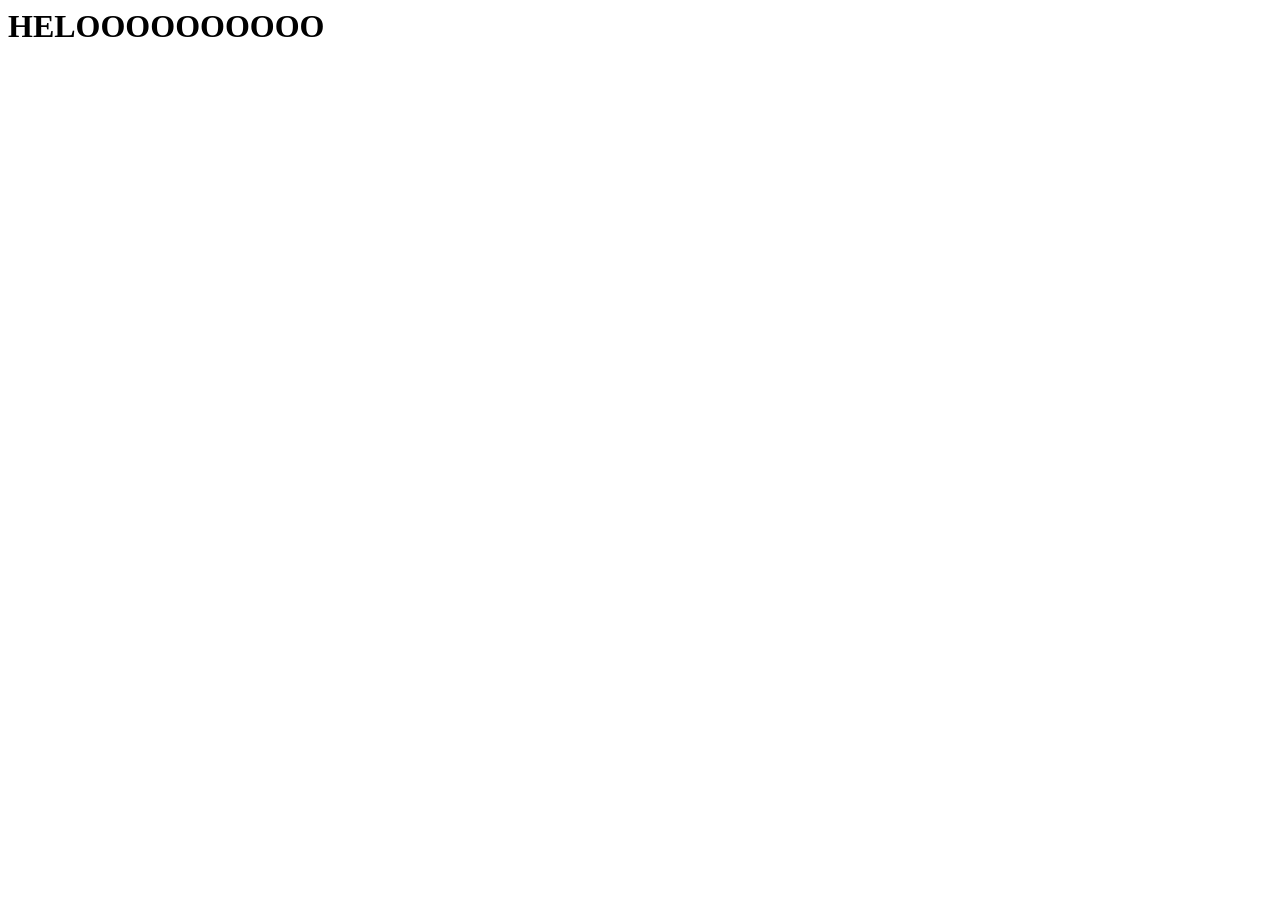
==== pages/planets.html @ e16ac690 "pages initialized" ====
<html lang="en">
<head>
    <meta charset="UTF-8">
    <meta name="viewport" content="width=device-width, initial-scale=1.0">
    <title>Document</title>
</head>
<body>
    <h1>HELOOOOOOOOOO</h1>
</body>
</html>
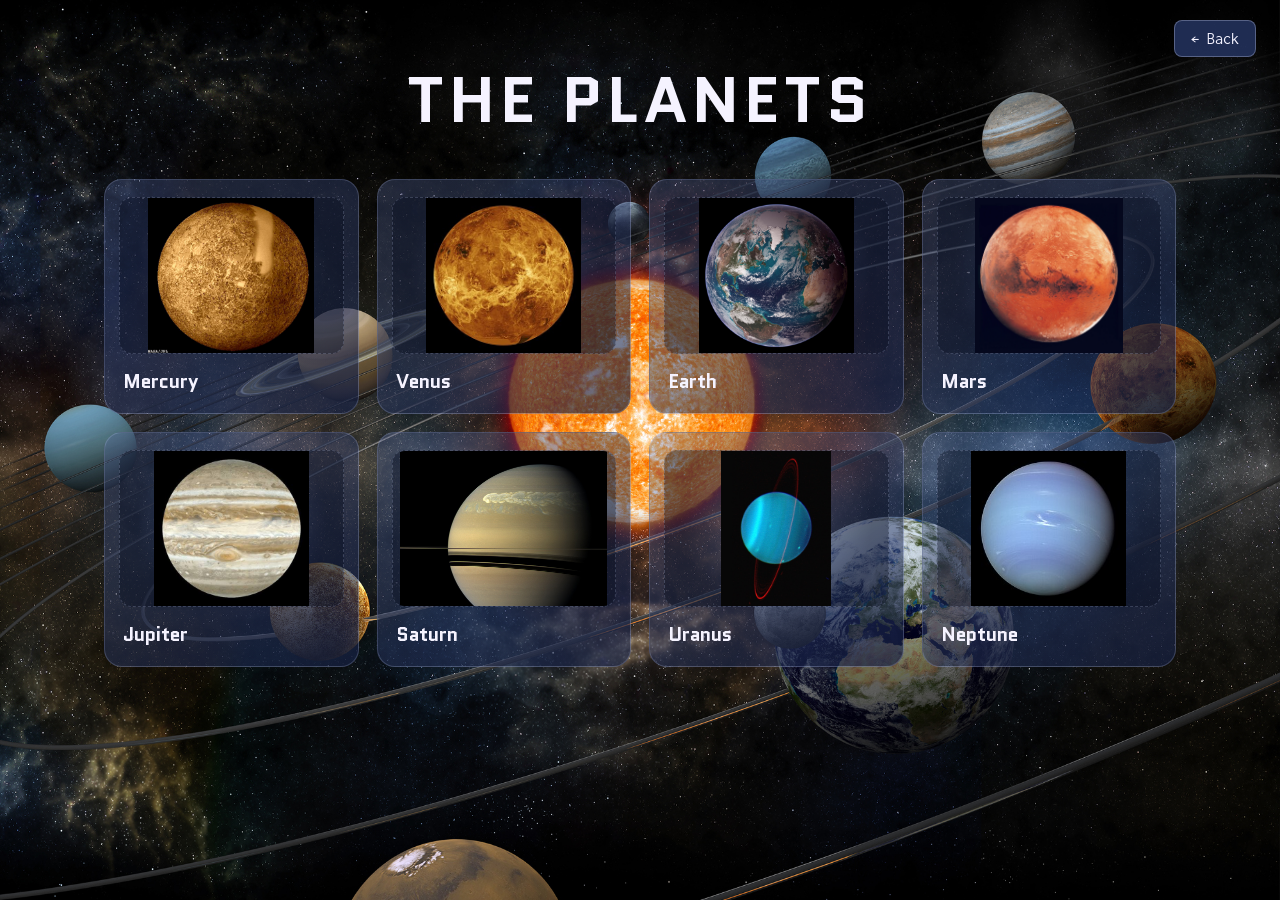
==== commit b5dfd9aa: "Pending changes exported from your codespace" ====
--- a/pages/planets.html
+++ b/pages/planets.html
@@ -1,10 +1,89 @@
+<!DOCTYPE html>
 <html lang="en">
 <head>
     <meta charset="UTF-8">
     <meta name="viewport" content="width=device-width, initial-scale=1.0">
-    <title>Document</title>
+    <link rel="stylesheet" href="../style.css">
+    <title>Planets | Lakbay Kalawakan</title>
 </head>
-<body>
-    <h1>HELOOOOOOOOOO</h1>
+<body class="planets-page">
+    <a class="back-button" href="index.html">← Back</a>
+
+    <main class="planets-main">
+        <header class="planets-heading">
+            <h1 class="title">THE PLANETS</h1>
+        </header>
+
+        <section class="planet-grid" aria-label="The eight planets">
+            <button class="planet-card" type="button" data-name="Mercury" data-description="Mercury is the smallest planet and the closest to the Sun. Its rocky surface is covered with craters." aria-label="Zoom in on Mercury">
+                <span class="planet-image">
+                    <img src="../images/mercury.png" alt="Mercury">
+                </span>
+                <h2>Mercury</h2>
+            </button>
+
+            <button class="planet-card" type="button" data-name="Venus" data-description="Venus is a rocky planet wrapped in thick clouds. Its dense atmosphere traps heat, making it the hottest planet." aria-label="Zoom in on Venus">
+                <span class="planet-image">
+                    <img src="../images/venus.png" alt="Venus">
+                </span>
+                <h2>Venus</h2>
+            </button>
+
+            <button class="planet-card" type="button" data-name="Earth" data-description="Earth is our home and the only world known to support life. Its surface has vast oceans, continents, and a protective atmosphere." aria-label="Zoom in on Earth">
+                <span class="planet-image">
+                    <img src="../images/earth.png" alt="Earth">
+                </span>
+                <h2>Earth</h2>
+            </button>
+
+            <button class="planet-card" type="button" data-name="Mars" data-description="Mars is a cold, dusty planet with a thin atmosphere. It is home to giant volcanoes and may once have had flowing water." aria-label="Zoom in on Mars">
+                <span class="planet-image">
+                    <img src="../images/mars.png" alt="Mars">
+                </span>
+                <h2>Mars</h2>
+            </button>
+
+            <button class="planet-card" type="button" data-name="Jupiter" data-description="Jupiter is the largest planet in our solar system. This gas giant is known for its colorful cloud bands and enormous storms." aria-label="Zoom in on Jupiter">
+                <span class="planet-image">
+                    <img src="../images/jupiter.png" alt="Jupiter">
+                </span>
+                <h2>Jupiter</h2>
+            </button>
+
+            <button class="planet-card" type="button" data-name="Saturn" data-description="Saturn is a gas giant best known for its wide, bright rings. The rings are made mostly of pieces of ice and rock." aria-label="Zoom in on Saturn">
+                <span class="planet-image">
+                    <img src="../images/saturn.png" alt="Saturn">
+                </span>
+                <h2>Saturn</h2>
+            </button>
+
+            <button class="planet-card" type="button" data-name="Uranus" data-description="Uranus is a cold, blue-green ice giant. It rotates on its side, giving it unusual seasons that last for years." aria-label="Zoom in on Uranus">
+                <span class="planet-image">
+                    <img src="../images/uranus.png" alt="Uranus">
+                </span>
+                <h2>Uranus</h2>
+            </button>
+
+            <button class="planet-card" type="button" data-name="Neptune" data-description="Neptune is a distant, deep-blue ice giant. It has a cold atmosphere and some of the fastest winds in the solar system." aria-label="Zoom in on Neptune">
+                <span class="planet-image">
+                    <img src="../images/neptune.png" alt="Neptune">
+                </span>
+                <h2>Neptune</h2>
+            </button>
+        </section>
+    </main>
+
+    <div class="planet-lightbox" id="planetLightbox" role="dialog" aria-modal="true" aria-labelledby="lightboxTitle" aria-hidden="true">
+        <div class="lightbox-panel">
+            <button class="lightbox-close" type="button" aria-label="Close lightbox">&times;</button>
+            <div class="lightbox-image" id="lightboxImage">
+                <span class="image-hint">Add this planet's image in the card above</span>
+            </div>
+            <h2 id="lightboxTitle"></h2>
+            <p class="lightbox-description" id="lightboxDescription"></p>
+        </div>
+    </div>
+    <script src='../script.js'></script>
+
 </body>
-</html>+</html>
--- a/style.css
+++ b/style.css
@@ -0,0 +1,611 @@
+@import url('https://fonts.googleapis.com/css2?family=Quantico:ital,wght@0,400;0,700;1,400;1,700&display=swap');
+@import url('https://fonts.googleapis.com/css2?family=Quantico:ital,wght@0,400;0,700;1,400;1,700&family=Stick+No+Bills:wght@200..800&display=swap');
+@import url('https://fonts.googleapis.com/css2?family=Inconsolata:wght@200..900&family=Quantico:ital,wght@0,400;0,700;1,400;1,700&family=Stick+No+Bills:wght@200..800&display=swap');
+@import url('https://fonts.googleapis.com/css2?family=Fragment+Mono:ital@0;1&family=Inconsolata:wght@200..900&family=Quantico:ital,wght@0,400;0,700;1,400;1,700&family=Stick+No+Bills:wght@200..800&family=Ubuntu+Mono:ital,wght@0,400;0,700;1,400;1,700&display=swap');
+
+* {
+    margin: 0;
+    padding: 0;
+    box-sizing: border-box;
+}
+
+html {
+    scroll-behavior: smooth;
+    scroll-snap-type: y proximity;
+}
+
+body {
+    width: 100%;
+    overflow-x: hidden;
+    color: rgb(232, 214, 214);
+}
+
+.home {
+    min-height: 100vh;
+    min-height: 100svh;
+}
+
+.content {
+    display: flex;
+    flex-direction: column;
+    justify-content: center;
+    align-items: center;
+}
+
+.center-text {
+    text-align: center;
+}
+
+.full-height {
+    height: 100%;
+}
+
+/* FONT STYLE */
+.title {
+    font-family: 'Quantico';
+    font-weight: 600;
+}
+
+.explore-description, .par {
+    font-family: 'Inconsolata';
+}
+
+.contact-par {
+    font-family: 'Ubuntu Mono';
+}
+
+/* HOME SECTION */
+.home {
+    min-height: 100vh;
+    min-height: 100svh;
+    width: 100%;
+    display: flex;
+    flex-direction: column;
+    justify-content: center;
+    align-items: center;
+    gap: clamp(20px, 5vh, 60px);
+    padding: 30px 12px 100px;
+    scroll-snap-align: start;
+    background: url("./images/solar-system-large.webp");
+    background-size: cover;
+    background-position: center;
+    background-repeat: no-repeat;
+}
+
+.home .row {
+    display: grid;
+    grid-template-columns: repeat(4, 1fr);
+    gap: 12px;
+}
+
+.home .row > * {
+    width: 100%;
+    max-width: 100%;
+    padding: 0;
+}
+
+.cards {
+    display: flex;
+    flex-direction: column;
+    align-items: center;
+    width: 100%;
+    height: 100%;
+    min-width: 0;
+    margin: 0;
+    gap: 8px;
+    padding: clamp(5px, 1.5vw, 20px);
+    text-align: center;
+    background: rgba(101, 119, 168, 0.4);
+    backdrop-filter: blur(1px);
+    border-radius: clamp(6px, 1.5vw, 15px);
+    box-shadow: 0 5px 15px rgba(0, 0, 0, 0.15);
+    transition: transform 0.3s ease;
+}
+
+.cards h3 {
+    font-size: clamp(8px, 1.4vw, 18px);
+    overflow-wrap: anywhere;
+}
+
+.cards p {
+    font-size: clamp(7px, 1vw, 14px);
+    overflow-wrap: anywhere;
+}
+
+.small-icon {
+    width: clamp(30px, 4vw, 90px);
+    height: clamp(30px, 4vw, 90px);
+    object-fit: contain;
+}
+
+.card-link {
+    display: block;
+    height: 100%;
+    min-width: 0;
+}
+
+.link {
+    text-decoration: none;
+    color: inherit;
+}
+
+.cards:hover {
+    transform: translateY(-3px);
+}
+
+.card-icon {
+    transition: transform 0.3s ease;
+    animation: bounce 2.5s ease infinite alternate;
+}
+@keyframes bounce {
+    0% { transform: translateY(0); }
+    100% { transform: translateY(-10px); }
+}
+
+/* EXPLORE SECTION */
+#explore {
+    background-color: #071A2F;
+}
+
+.explore-description {
+    max-width: 900px;
+    margin: 0 auto;
+    justify-content: center;
+}
+
+.par {
+    text-align: justify;
+}
+
+/* GENERAL SECTIONS */
+.sections {
+    min-height: 100vh;
+    min-height: 100svh;
+    height: auto;
+    display: flex;
+    flex-direction: column;
+    justify-content: center;
+    align-items: center;
+    scroll-snap-align: start;
+    padding: 60px 20px 110px;
+    overflow: visible;
+}
+
+.sections > * {
+    width: 100%;
+}
+
+.btns {
+    display: inline-block;
+    padding: 4px 8px;
+    margin: 3px;
+    text-align: center;
+    border-radius: 5px;
+    border: none;
+    background-color: rgb(232, 232, 223);
+    color: #071A2F;
+    white-space: nowrap;
+    font-family: 'Space Grotesk', sans-serif;
+    font-size: 14px;
+}
+
+.btns.active {
+    background-color: rgb(109, 137, 155);
+}
+
+.button-container {
+    display: flex;
+    flex-direction: row;
+    flex-wrap: wrap;
+    gap: 4px;
+    justify-content: center;
+    align-items: center;
+    width: max-content;
+    max-width: calc(100% - 20px);
+    padding: 6px 16px;
+    background: rgb(95, 111, 155);
+    border-radius: 12px;
+    position: fixed;
+    bottom: 20px;
+    left: 50%;
+    transform: translateX(-50%);
+    z-index: 1000;
+}
+
+.contact {
+    display: flex;
+    flex-direction: row;
+    align-items: center;
+    justify-content: space-between;
+    gap: 30px;
+    width: 100%;
+    min-height: 100vh;
+    min-height: 100svh;
+    padding: 60px 5% 110px;
+
+    background:
+        linear-gradient(rgba(7, 26, 47, 0.75), rgba(31, 72, 119, 0.75),rgba(7, 26, 47, 0.75)),
+        url("./images/bg-about-us.jpg");
+    background-size: cover;
+    background-position: center;
+    background-repeat: no-repeat;
+}
+
+.about-content {
+    flex: 7 1 0;
+    min-width: 0;
+    max-width: none;
+    margin: 0;
+    display: flex;
+    flex-direction: column;
+    justify-content: center;
+    gap: 15px;
+}
+
+.contact-content {
+    flex: 3 1 0;
+    min-width: 0;
+    width: auto;
+    display: flex;
+    flex-direction: column;
+    align-items: stretch;
+    gap: 30px;
+}
+
+.contact-section {
+    text-align: center;
+    max-width: 700px;
+    margin: 0 auto;
+}
+
+.icon-place {
+    display: flex;
+    flex-direction: row;
+    flex-wrap: wrap;
+    justify-content: center;
+    align-items: flex-start;
+    text-align: center;
+    gap: 20px;
+}
+
+.icon-place .card-link {
+    height: auto;
+    min-width: 80px;
+}
+
+.icon-contact {
+    width: 52px;
+    height: 52px;
+    flex-shrink: 0;
+    margin-left: auto;
+    margin-right: auto;
+    border-radius: 50%;
+}
+
+.contact-label {
+    font-family: 'Space Grotesk', sans-serif;
+    font-size: 15px;
+    margin-top: 12px;
+}
+
+@media (max-width: 991.98px) {
+    .sections {
+        padding: 50px 16px 110px;
+    }
+}
+
+@media (max-width: 767.98px) {
+    .home {
+        gap: 25px;
+        padding: 30px 12px 100px;
+    }
+
+    .home .row {
+        grid-template-columns: repeat(2, minmax(0, 1fr));
+        gap: 10px;
+        margin: 0;
+    }
+
+    .home .row > * {
+        width: 100%;
+        max-width: 100%;
+        padding: 0;
+    }
+
+    .cards {
+        width: 100%;
+        height: 100%;
+        min-height: 0;
+        padding: clamp(8px, 2.5vw, 16px);
+        gap: 6px;
+    }
+
+    .cards h3 {
+        font-size: clamp(11px, 2.8vw, 16px);
+    }
+
+    .cards p {
+        font-size: clamp(9px, 2.2vw, 13px);
+        line-height: 1.4;
+    }
+
+    .small-icon {
+        width: clamp(24px, 6vw, 40px);
+        height: clamp(24px, 6vw, 40px);
+    }
+
+    .contact {
+        flex-direction: column;
+        align-items: center;
+        justify-content: flex-start;
+        gap: 40px;
+        padding: 40px 16px 110px;
+        text-align: center;
+    }
+
+    .contact > .about-content {
+        flex: none;
+        width: 100%;
+        max-width: 650px;
+        align-items: center;
+        margin: 0 auto;
+    }
+
+    .contact > .contact-content {
+        flex: none;
+        width: 100%;
+        max-width: 650px;
+        align-items: center;
+        margin: 0 auto;
+        gap: 30px;
+    }
+
+    .contact-section {
+        width: 100%;
+        max-width: 100%;
+        margin: 0 auto;
+        text-align: center;
+    }
+
+    .contact-members {
+        width: 100%;
+        max-width: 100%;
+        margin: 0 auto;
+    }
+
+    .icon-place {
+        justify-content: center;
+        gap: 14px;
+    }
+
+    .btns {
+        padding: 4px 6px;
+        margin: 1px;
+        font-size: 11px;
+    }
+
+    .button-container {
+        padding: 8px 10px;
+        bottom: 10px;
+    }
+}
+
+/* Planets page */
+body.planets-page {
+            min-height: 100vh;
+            color: #f5f3ff;
+            font-family: 'Inconsolata', sans-serif;
+            background: url("../images/planets.png") center / cover no-repeat fixed;
+        }
+
+        .planets-main {
+            width: min(1120px, 100%);
+            margin: 0 auto;
+            padding: 54px 24px 72px;
+        }
+
+        .back-button {
+            position: fixed;
+            top: 20px;
+            right: 24px;
+            z-index: 10;
+            padding: 9px 16px;
+            color: #f5f3ff;
+            text-decoration: none;
+            background: rgba(35, 49, 91, 0.9);
+            border: 1px solid rgba(214, 223, 255, 0.3);
+            border-radius: 8px;
+            transition: background 0.2s ease, transform 0.2s ease;
+        }
+
+        .back-button:hover {
+            background: rgba(76, 96, 155, 0.95);
+            transform: translateY(-2px);
+        }
+
+        .planets-heading {
+            margin-bottom: 34px;
+            text-align: center;
+        }
+
+        .planets-heading h1 {
+            font-size: clamp(2.2rem, 6vw, 4rem);
+            letter-spacing: 0.08em;
+        }
+
+        .planet-grid {
+            display: grid;
+            grid-template-columns: repeat(4, minmax(0, 1fr));
+            gap: 18px;
+        }
+
+        .planet-card {
+            min-height: 235px;
+            padding: 14px;
+            color: inherit;
+            text-align: left;
+            background: linear-gradient(145deg, rgba(91, 111, 169, 0.31), rgba(23, 34, 70, 0.68));
+            border: 1px solid rgba(202, 213, 255, 0.2);
+            border-radius: 18px;
+            cursor: zoom-in;
+            transition: transform 0.25s ease, border-color 0.25s ease, box-shadow 0.25s ease;
+        }
+
+        .planet-card:hover,
+        .planet-card:focus-visible {
+            transform: translateY(-5px);
+            border-color: rgba(210, 220, 255, 0.62);
+            box-shadow: 0 14px 36px rgba(0, 0, 0, 0.3);
+        }
+
+        .planet-image {
+            display: grid;
+            min-height: 155px;
+            place-items: center;
+            overflow: hidden;
+            color: rgba(226, 231, 255, 0.45);
+            background: radial-gradient(circle at 50% 45%, rgba(125, 147, 207, 0.2), rgba(6, 12, 29, 0.38) 68%);
+            border: 1px dashed rgba(202, 213, 255, 0.2);
+            border-radius: 13px;
+        }
+
+        .planet-image img {
+            width: 100%;
+            height: 155px;
+            object-fit: contain;
+        }
+        .planets-page .image-hint {
+            font-size: 0.85rem;
+            letter-spacing: 0.08em;
+            text-transform: uppercase;
+        }
+
+        .planet-card h2 {
+            margin: 14px 4px 2px;
+            font-family: 'Quantico', sans-serif;
+            font-size: 1.2rem;
+        }
+
+        .lightbox-description {
+            max-width: 480px;
+            margin: 10px auto 0;
+            color: #d2d8eb;
+            font-size: 1rem;
+            line-height: 1.35;
+        }
+
+        .planet-lightbox {
+            position: fixed;
+            z-index: 2000;
+            inset: 0;
+            display: grid;
+            padding: 24px;
+            place-items: center;
+            background: rgba(4, 8, 20, 0.58);
+            backdrop-filter: blur(0);
+            -webkit-backdrop-filter: blur(0);
+            opacity: 0;
+            visibility: hidden;
+            transition: opacity 0.28s ease, backdrop-filter 0.28s ease, visibility 0.28s;
+        }
+
+        .planet-lightbox.is-open {
+            opacity: 1;
+            visibility: visible;
+            backdrop-filter: blur(11px);
+            -webkit-backdrop-filter: blur(11px);
+        }
+
+        .lightbox-panel {
+            position: relative;
+            width: min(700px, 100%);
+            padding: clamp(24px, 5vw, 48px);
+            text-align: center;
+            background: linear-gradient(145deg, rgba(35, 49, 91, 0.96), rgba(10, 17, 39, 0.97));
+            border: 1px solid rgba(214, 223, 255, 0.3);
+            border-radius: 24px;
+            box-shadow: 0 28px 90px rgba(0, 0, 0, 0.55);
+            transform: scale(0.82);
+            transition: transform 0.28s ease;
+        }
+
+        .planet-lightbox.is-open .lightbox-panel {
+            transform: scale(1);
+        }
+
+        .lightbox-close {
+            position: absolute;
+            top: 12px;
+            right: 14px;
+            width: 42px;
+            height: 42px;
+            color: white;
+            font-size: 1.8rem;
+            line-height: 1;
+            background: rgba(255, 255, 255, 0.1);
+            border: 1px solid rgba(255, 255, 255, 0.18);
+            border-radius: 50%;
+            cursor: pointer;
+        }
+
+        .lightbox-image {
+            display: grid;
+            min-height: min(48vh, 350px);
+            margin-bottom: 22px;
+            place-items: center;
+            overflow: hidden;
+            color: rgba(226, 231, 255, 0.45);
+            background: radial-gradient(circle, rgba(129, 151, 217, 0.2), rgba(5, 10, 25, 0.42) 70%);
+            border: 1px dashed rgba(202, 213, 255, 0.24);
+            border-radius: 18px;
+        }
+
+        .lightbox-image img {
+            max-width: 100%;
+            max-height: min(48vh, 350px);
+            object-fit: contain;
+        }
+
+        .lightbox-panel h2 {
+            font: 700 clamp(1.8rem, 5vw, 2.7rem) 'Quantico', sans-serif;
+        }
+
+        body.lightbox-active {
+            overflow: hidden;
+        }
+
+        @media (max-width: 800px) {
+            .planet-grid {
+                grid-template-columns: repeat(2, minmax(0, 1fr));
+            }
+        }
+
+        @media (max-width: 480px) {
+            .planets-main {
+                padding: 38px 16px 50px;
+            }
+
+            .planet-grid {
+                gap: 12px;
+            }
+
+            .planet-card {
+                min-height: 205px;
+                padding: 10px;
+            }
+
+            .planet-image,
+            .planet-image img {
+                height: 130px;
+                min-height: 130px;
+            }
+        }
+
+        @media (prefers-reduced-motion: reduce) {
+            *,
+            *::before,
+            *::after {
+                scroll-behavior: auto !important;
+                transition-duration: 0.01ms !important;
+            }
+        }
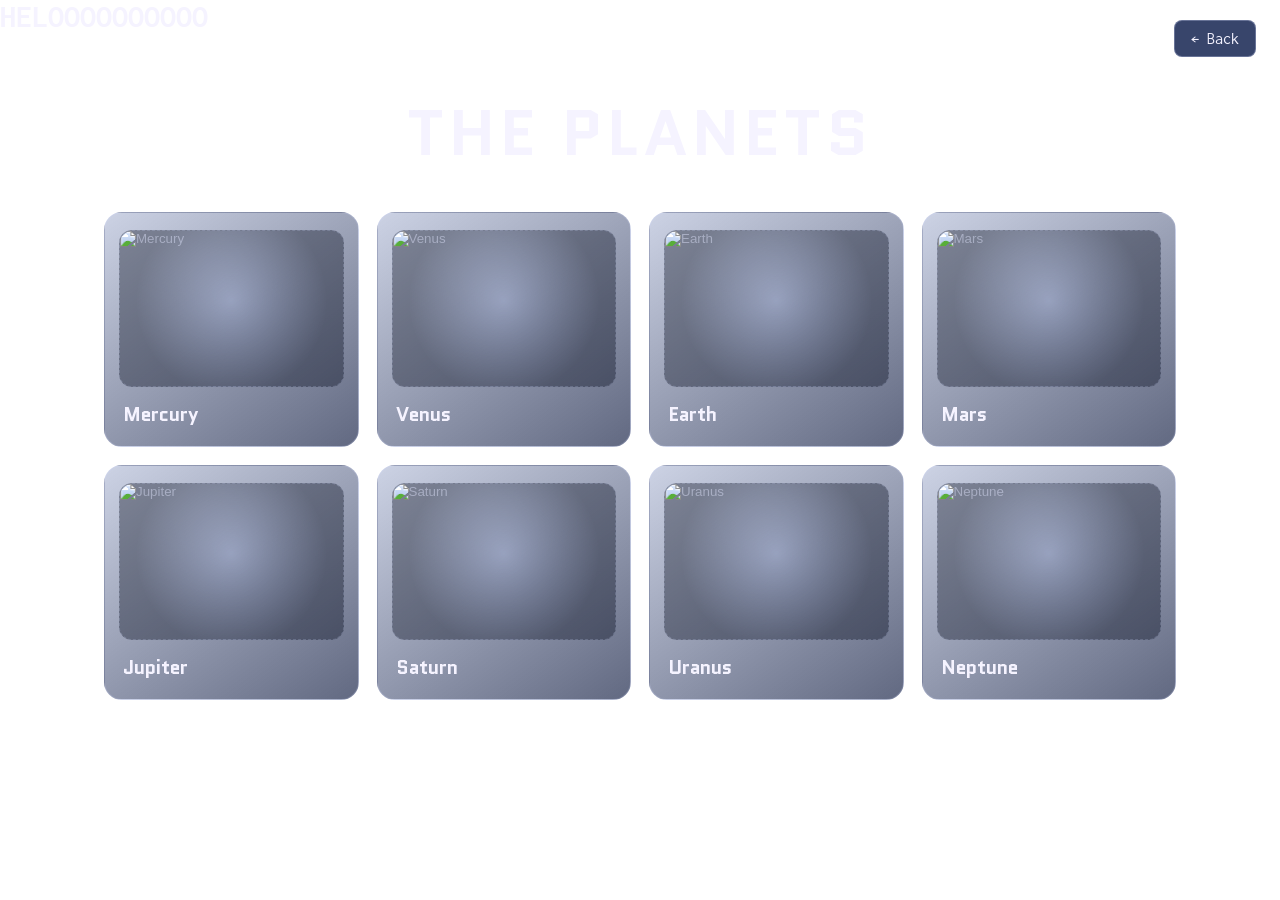
==== commit 392b2293: "Save local change before merging" ====
--- a/pages/planets.html
+++ b/pages/planets.html
@@ -3,9 +3,12 @@
 <head>
     <meta charset="UTF-8">
     <meta name="viewport" content="width=device-width, initial-scale=1.0">
+    <title>Document</title>
     <link rel="stylesheet" href="../style.css">
     <title>Planets | Lakbay Kalawakan</title>
 </head>
+<body>
+    <h1>HELOOOOOOOOOO</h1>
 <body class="planets-page">
     <a class="back-button" href="index.html">← Back</a>
 
@@ -86,4 +89,4 @@
     <script src='../script.js'></script>
 
 </body>
-</html>
+</html>
--- a/style.css
+++ b/style.css
@@ -395,7 +395,7 @@
             min-height: 100vh;
             color: #f5f3ff;
             font-family: 'Inconsolata', sans-serif;
-            background: url("../images/planets.png") center / cover no-repeat fixed;
+            background: url("./images/planets.png") center / cover no-repeat fixed;
         }
 
         .planets-main {
